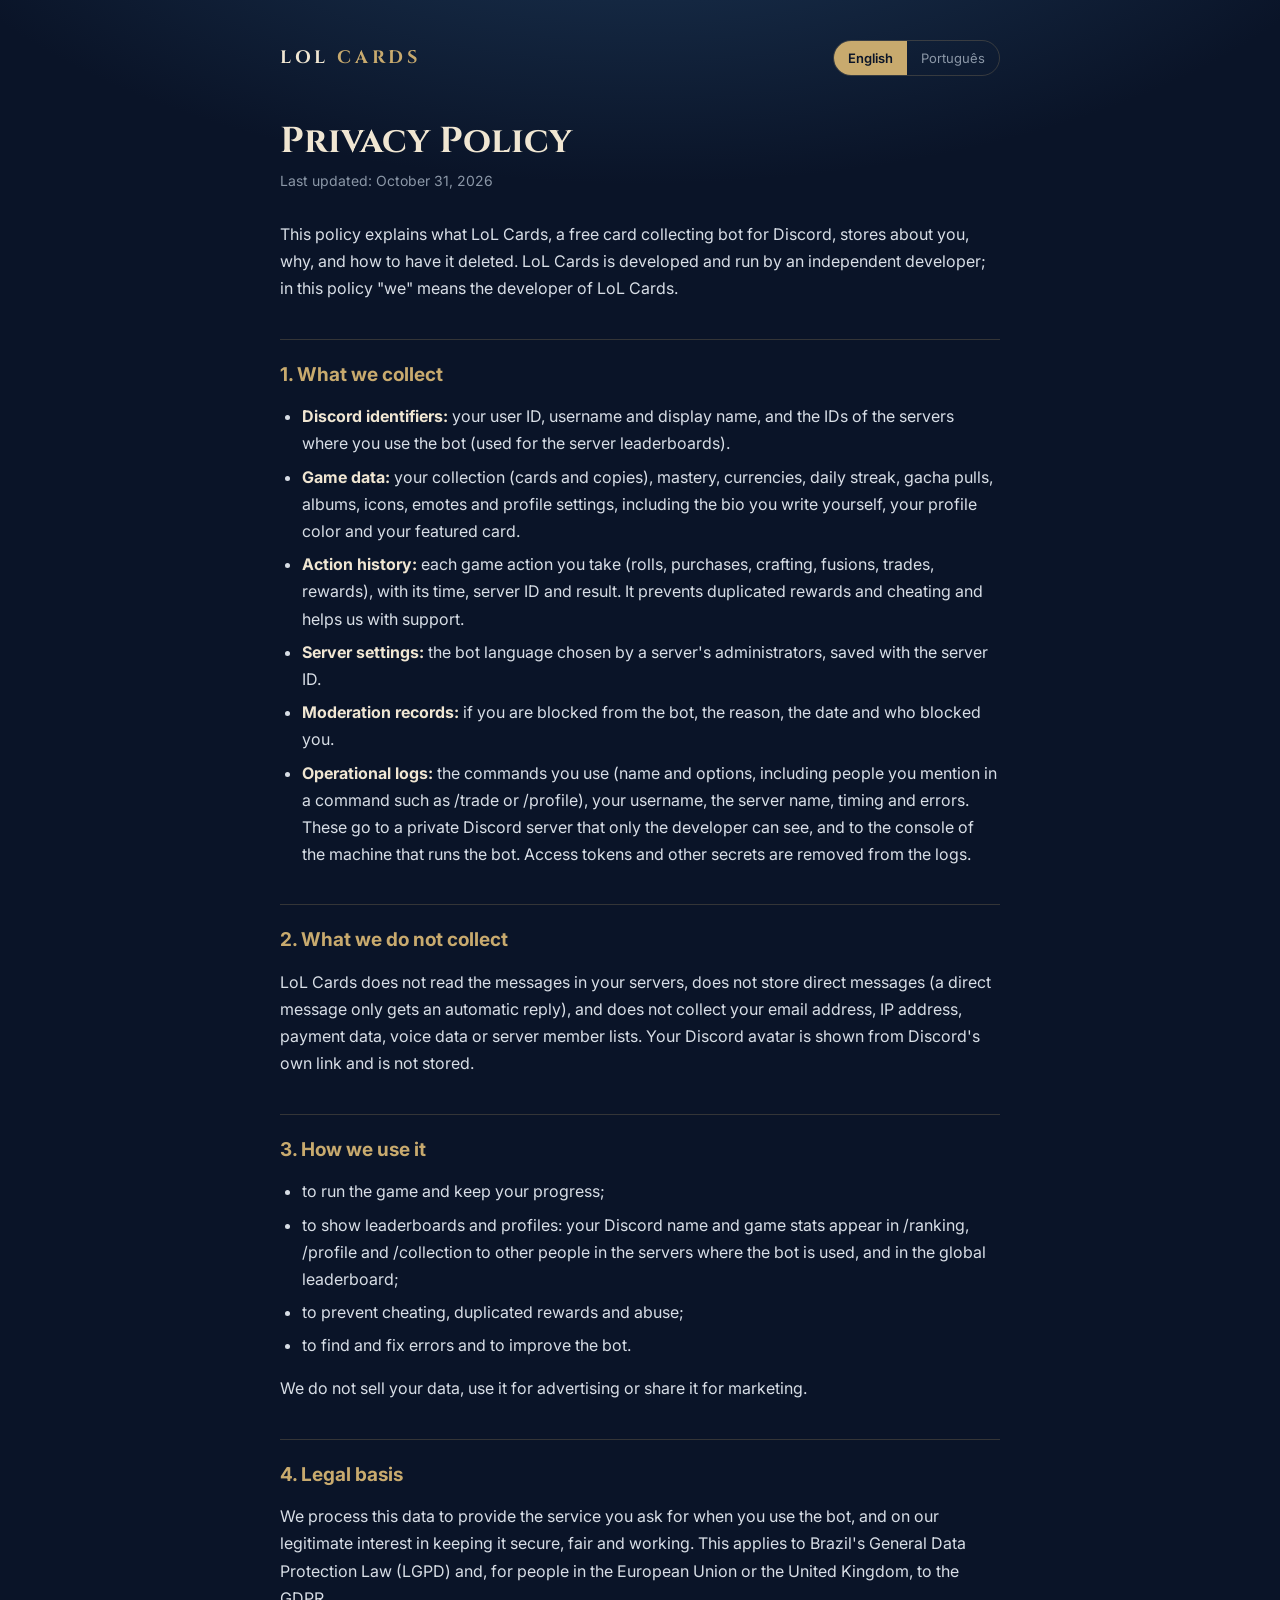
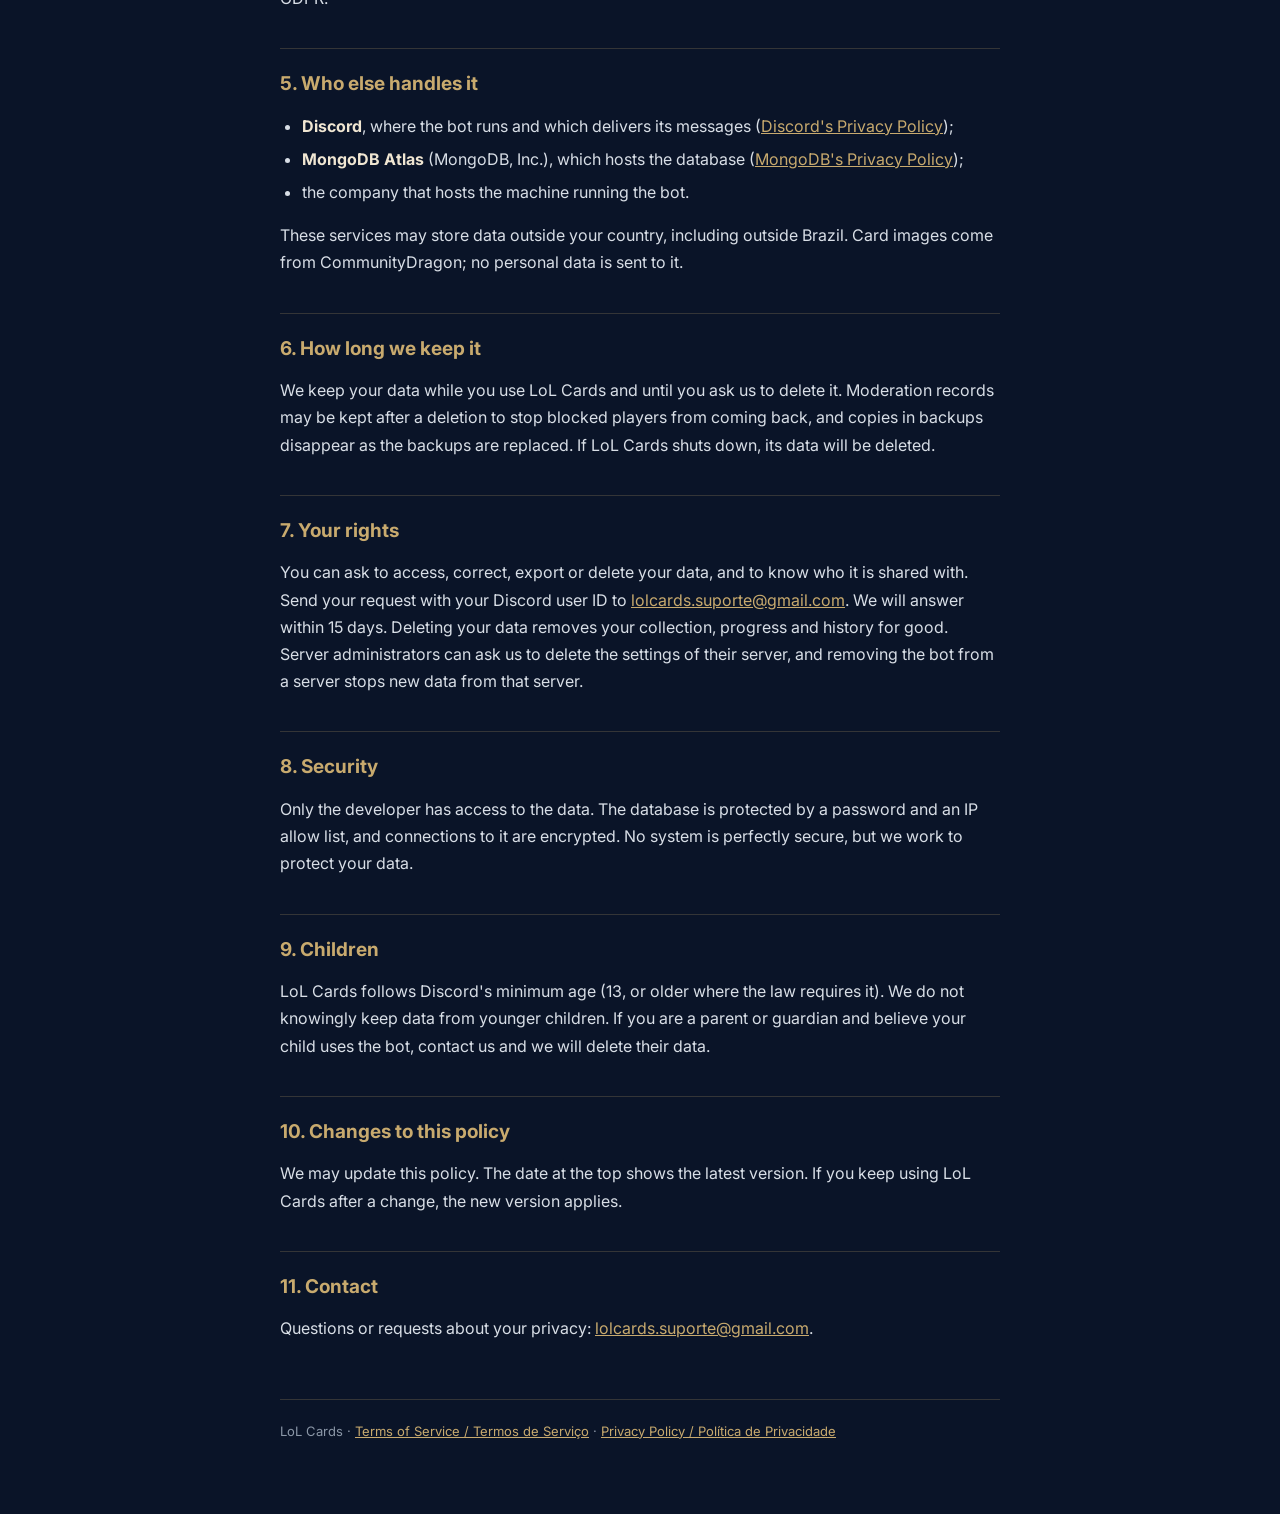
==== privacy.html @ 4f3e30ca "Add files via upload" ====
<!doctype html>
<html lang="en">
<head>
  <meta charset="utf-8">
  <meta name="viewport" content="width=device-width, initial-scale=1">
  <title>Privacy Policy · LoL Cards</title>
  <meta name="title-en" content="Privacy Policy · LoL Cards">
  <meta name="title-pt" content="Política de Privacidade · LoL Cards">
  <meta name="description" content="Privacy Policy of LoL Cards, the League of Legends card collecting bot for Discord.">
  <link rel="preconnect" href="https://fonts.googleapis.com">
  <link rel="preconnect" href="https://fonts.gstatic.com" crossorigin>
  <link href="https://fonts.googleapis.com/css2?family=Cinzel:wght@700&family=Inter:wght@400;600&display=swap" rel="stylesheet">
  <link rel="stylesheet" href="style.css">
</head>
<body>
  <div class="wrap">
    <header>
      <a class="brand" href="./">LOL <span>CARDS</span></a>
      <div class="lang-switch" role="group" aria-label="Language">
        <button type="button" data-set-lang="en" aria-pressed="true">English</button>
        <button type="button" data-set-lang="pt" aria-pressed="false">Português</button>
      </div>
    </header>

    <main data-lang="en">
      <h1>Privacy Policy</h1>
      <p class="updated">Last updated: October 31, 2026</p>
      <p>This policy explains what LoL Cards, a free card collecting bot for Discord, stores about you, why, and how to have it deleted. LoL Cards is developed and run by an independent developer; in this policy "we" means the developer of LoL Cards.</p>

      <h2>1. What we collect</h2>
      <ul>
        <li><strong>Discord identifiers:</strong> your user ID, username and display name, and the IDs of the servers where you use the bot (used for the server leaderboards).</li>
        <li><strong>Game data:</strong> your collection (cards and copies), mastery, currencies, daily streak, gacha pulls, albums, icons, emotes and profile settings, including the bio you write yourself, your profile color and your featured card.</li>
        <li><strong>Action history:</strong> each game action you take (rolls, purchases, crafting, fusions, trades, rewards), with its time, server ID and result. It prevents duplicated rewards and cheating and helps us with support.</li>
        <li><strong>Server settings:</strong> the bot language chosen by a server's administrators, saved with the server ID.</li>
        <li><strong>Moderation records:</strong> if you are blocked from the bot, the reason, the date and who blocked you.</li>
        <li><strong>Operational logs:</strong> the commands you use (name and options, including people you mention in a command such as /trade or /profile), your username, the server name, timing and errors. These go to a private Discord server that only the developer can see, and to the console of the machine that runs the bot. Access tokens and other secrets are removed from the logs.</li>
      </ul>

      <h2>2. What we do not collect</h2>
      <p>LoL Cards does not read the messages in your servers, does not store direct messages (a direct message only gets an automatic reply), and does not collect your email address, IP address, payment data, voice data or server member lists. Your Discord avatar is shown from Discord's own link and is not stored.</p>

      <h2>3. How we use it</h2>
      <ul>
        <li>to run the game and keep your progress;</li>
        <li>to show leaderboards and profiles: your Discord name and game stats appear in /ranking, /profile and /collection to other people in the servers where the bot is used, and in the global leaderboard;</li>
        <li>to prevent cheating, duplicated rewards and abuse;</li>
        <li>to find and fix errors and to improve the bot.</li>
      </ul>
      <p>We do not sell your data, use it for advertising or share it for marketing.</p>

      <h2>4. Legal basis</h2>
      <p>We process this data to provide the service you ask for when you use the bot, and on our legitimate interest in keeping it secure, fair and working. This applies to Brazil's General Data Protection Law (LGPD) and, for people in the European Union or the United Kingdom, to the GDPR.</p>

      <h2>5. Who else handles it</h2>
      <ul>
        <li><strong>Discord</strong>, where the bot runs and which delivers its messages (<a href="https://discord.com/privacy">Discord's Privacy Policy</a>);</li>
        <li><strong>MongoDB Atlas</strong> (MongoDB, Inc.), which hosts the database (<a href="https://www.mongodb.com/legal/privacy">MongoDB's Privacy Policy</a>);</li>
        <li>the company that hosts the machine running the bot.</li>
      </ul>
      <p>These services may store data outside your country, including outside Brazil. Card images come from CommunityDragon; no personal data is sent to it.</p>

      <h2>6. How long we keep it</h2>
      <p>We keep your data while you use LoL Cards and until you ask us to delete it. Moderation records may be kept after a deletion to stop blocked players from coming back, and copies in backups disappear as the backups are replaced. If LoL Cards shuts down, its data will be deleted.</p>

      <h2>7. Your rights</h2>
      <p>You can ask to access, correct, export or delete your data, and to know who it is shared with. Send your request with your Discord user ID to <a href="mailto:lolcards.suporte@gmail.com">lolcards.suporte@gmail.com</a>. We will answer within 15 days. Deleting your data removes your collection, progress and history for good. Server administrators can ask us to delete the settings of their server, and removing the bot from a server stops new data from that server.</p>

      <h2>8. Security</h2>
      <p>Only the developer has access to the data. The database is protected by a password and an IP allow list, and connections to it are encrypted. No system is perfectly secure, but we work to protect your data.</p>

      <h2>9. Children</h2>
      <p>LoL Cards follows Discord's minimum age (13, or older where the law requires it). We do not knowingly keep data from younger children. If you are a parent or guardian and believe your child uses the bot, contact us and we will delete their data.</p>

      <h2>10. Changes to this policy</h2>
      <p>We may update this policy. The date at the top shows the latest version. If you keep using LoL Cards after a change, the new version applies.</p>

      <h2>11. Contact</h2>
      <p>Questions or requests about your privacy: <a href="mailto:lolcards.suporte@gmail.com">lolcards.suporte@gmail.com</a>.</p>
    </main>

    <main data-lang="pt" hidden>
      <h1>Política de Privacidade</h1>
      <p class="updated">Última atualização: 31 de outubro de 2026</p>
      <p>Esta política explica o que o LoL Cards, um bot gratuito do Discord para colecionar cartas, guarda sobre você, por quê e como pedir a exclusão. O LoL Cards é desenvolvido e mantido por um desenvolvedor independente; nesta política, "nós" é o desenvolvedor do LoL Cards.</p>

      <h2>1. O que coletamos</h2>
      <ul>
        <li><strong>Identificadores do Discord:</strong> seu ID de usuário, nome de usuário e nome de exibição, e os IDs dos servidores onde você usa o bot (usados nos rankings do servidor).</li>
        <li><strong>Dados do jogo:</strong> sua coleção (cartas e cópias), maestria, moedas, sequência do daily, tiradas no gacha, álbuns, ícones, emotes e configurações do perfil, incluindo a bio que você mesmo escreve, a cor do perfil e a carta em destaque.</li>
        <li><strong>Histórico de ações:</strong> cada ação que você faz no jogo (giros, compras, criação, fusões, trocas, recompensas), com horário, ID do servidor e resultado. Ele evita recompensas duplicadas e trapaças e ajuda no suporte.</li>
        <li><strong>Configurações do servidor:</strong> o idioma do bot escolhido pelos administradores de um servidor, salvo com o ID do servidor.</li>
        <li><strong>Registros de moderação:</strong> se você for bloqueado no bot, o motivo, a data e quem bloqueou.</li>
        <li><strong>Logs de funcionamento:</strong> os comandos que você usa (nome e opções, incluindo pessoas que você menciona em um comando, como /trade ou /profile), seu nome de usuário, o nome do servidor, o tempo de resposta e os erros. Eles vão para um servidor privado do Discord que só o desenvolvedor vê e para o console da máquina que roda o bot. Tokens de acesso e outros segredos são retirados dos logs.</li>
      </ul>

      <h2>2. O que não coletamos</h2>
      <p>O LoL Cards não lê as mensagens dos seus servidores, não guarda mensagens diretas (uma mensagem direta só recebe uma resposta automática) e não coleta seu e-mail, endereço IP, dados de pagamento, voz ou a lista de membros dos servidores. Seu avatar do Discord é mostrado pelo próprio link do Discord e não é guardado.</p>

      <h2>3. Como usamos</h2>
      <ul>
        <li>para fazer o jogo funcionar e guardar seu progresso;</li>
        <li>para mostrar rankings e perfis: seu nome do Discord e suas estatísticas do jogo aparecem no /ranking, no /profile e no /collection para outras pessoas dos servidores onde o bot é usado, e no ranking global;</li>
        <li>para evitar trapaças, recompensas duplicadas e abusos;</li>
        <li>para encontrar e corrigir erros e melhorar o bot.</li>
      </ul>
      <p>Não vendemos seus dados, não usamos para publicidade e não compartilhamos para marketing.</p>

      <h2>4. Base legal</h2>
      <p>Tratamos esses dados para prestar o serviço que você pede ao usar o bot (execução de contrato, art. 7º, V, da LGPD) e pelo nosso legítimo interesse em mantê-lo seguro, justo e funcionando (art. 7º, IX). Para pessoas na União Europeia ou no Reino Unido, valem as mesmas bases pelo GDPR.</p>

      <h2>5. Quem mais tem acesso</h2>
      <ul>
        <li><strong>Discord</strong>, onde o bot funciona e que entrega as mensagens dele (<a href="https://discord.com/privacy">Política de Privacidade do Discord</a>);</li>
        <li><strong>MongoDB Atlas</strong> (MongoDB, Inc.), que hospeda o banco de dados (<a href="https://www.mongodb.com/legal/privacy">Política de Privacidade da MongoDB</a>);</li>
        <li>a empresa que hospeda a máquina onde o bot roda.</li>
      </ul>
      <p>Esses serviços podem guardar dados fora do seu país, inclusive fora do Brasil. As imagens das cartas vêm do CommunityDragon; nenhum dado pessoal é enviado a ele.</p>

      <h2>6. Por quanto tempo guardamos</h2>
      <p>Guardamos seus dados enquanto você usa o LoL Cards e até você pedir a exclusão. Registros de moderação podem ser mantidos depois de uma exclusão para impedir que jogadores bloqueados voltem, e cópias em backups somem conforme os backups são substituídos. Se o LoL Cards for encerrado, os dados serão apagados.</p>

      <h2>7. Seus direitos</h2>
      <p>Você pode pedir acesso, correção, cópia ou exclusão dos seus dados, e saber com quem eles são compartilhados (art. 18 da LGPD). Envie o pedido com seu ID de usuário do Discord para <a href="mailto:lolcards.suporte@gmail.com">lolcards.suporte@gmail.com</a>. Respondemos em até 15 dias. Apagar seus dados remove sua coleção, seu progresso e seu histórico para sempre. Administradores de servidor podem pedir a exclusão das configurações do servidor, e tirar o bot de um servidor faz ele parar de receber dados desse servidor.</p>

      <h2>8. Segurança</h2>
      <p>Só o desenvolvedor tem acesso aos dados. O banco de dados é protegido por senha e por uma lista de IPs permitidos, e as conexões com ele são criptografadas. Nenhum sistema é totalmente seguro, mas trabalhamos para proteger seus dados.</p>

      <h2>9. Crianças</h2>
      <p>O LoL Cards segue a idade mínima do Discord (13 anos, ou mais onde a lei exigir). Não guardamos de propósito dados de crianças mais novas. Se você é pai, mãe ou responsável e acredita que seu filho usa o bot, fale com a gente e apagaremos os dados.</p>

      <h2>10. Mudanças nesta política</h2>
      <p>Podemos atualizar esta política. A data no topo mostra a versão mais recente. Se você continuar usando o LoL Cards depois de uma mudança, vale a nova versão.</p>

      <h2>11. Contato</h2>
      <p>Dúvidas ou pedidos sobre sua privacidade: <a href="mailto:lolcards.suporte@gmail.com">lolcards.suporte@gmail.com</a>.</p>
    </main>

    <footer>LoL Cards · <a href="terms.html">Terms of Service / Termos de Serviço</a> · <a href="privacy.html">Privacy Policy / Política de Privacidade</a></footer>
  </div>
  <script src="lang.js"></script>
</body>
</html>
---- style.css ----
:root {
  --bg: #0a1428;
  --panel: #0f1d33;
  --gold: #c8aa6e;
  --gold-light: #f0e6d2;
  --text: #d8dee6;
  --muted: #8b97a7;
  --line: rgba(200, 170, 110, 0.22);
}

* {
  box-sizing: border-box;
}

html {
  background: var(--bg);
}

body {
  margin: 0;
  background: radial-gradient(1100px 520px at 50% -180px, #1e3a5a 0%, rgba(10, 20, 40, 0) 70%) no-repeat, var(--bg);
  color: var(--text);
  font: 16px/1.7 'Inter', system-ui, -apple-system, 'Segoe UI', Roboto, sans-serif;
}

.wrap {
  max-width: 760px;
  margin: 0 auto;
  padding: 40px 20px 72px;
}

header {
  display: flex;
  align-items: center;
  justify-content: space-between;
  flex-wrap: wrap;
  gap: 16px;
  margin-bottom: 44px;
}

.brand {
  color: var(--gold-light);
  font-family: 'Cinzel', Georgia, serif;
  font-size: 18px;
  font-weight: 700;
  letter-spacing: 0.2em;
  text-decoration: none;
}

.brand span {
  color: var(--gold);
}

.lang-switch {
  display: inline-flex;
  border: 1px solid var(--line);
  border-radius: 999px;
  overflow: hidden;
}

.lang-switch button {
  padding: 6px 14px;
  border: 0;
  background: transparent;
  color: var(--muted);
  font: inherit;
  font-size: 13px;
  cursor: pointer;
}

.lang-switch button[aria-pressed='true'] {
  background: var(--gold);
  color: var(--bg);
  font-weight: 600;
}

h1 {
  margin: 0 0 6px;
  color: var(--gold-light);
  font-family: 'Cinzel', Georgia, serif;
  font-size: clamp(28px, 6vw, 36px);
  line-height: 1.2;
}

.updated {
  margin: 0 0 28px;
  color: var(--muted);
  font-size: 14px;
}

h2 {
  margin: 36px 0 8px;
  padding-top: 22px;
  border-top: 1px solid var(--line);
  color: var(--gold);
  font-size: 19px;
  line-height: 1.35;
}

p,
li {
  overflow-wrap: anywhere;
}

ul {
  padding-left: 22px;
}

li + li {
  margin-top: 6px;
}

a {
  color: var(--gold);
}

strong {
  color: var(--gold-light);
}

.notice {
  margin: 0 0 8px;
  padding: 14px 18px;
  border: 1px solid var(--line);
  border-left: 3px solid var(--gold);
  border-radius: 8px;
  background: var(--panel);
  color: var(--muted);
  font-size: 14px;
}

.cards {
  display: grid;
  gap: 14px;
  margin-top: 28px;
}

.cards a {
  display: block;
  padding: 18px 20px;
  border: 1px solid var(--line);
  border-radius: 10px;
  background: var(--panel);
  color: var(--text);
  text-decoration: none;
}

.cards a:hover {
  border-color: var(--gold);
}

.cards strong {
  display: block;
  margin-bottom: 2px;
  font-size: 17px;
}

footer {
  margin-top: 56px;
  padding-top: 20px;
  border-top: 1px solid var(--line);
  color: var(--muted);
  font-size: 13px;
}
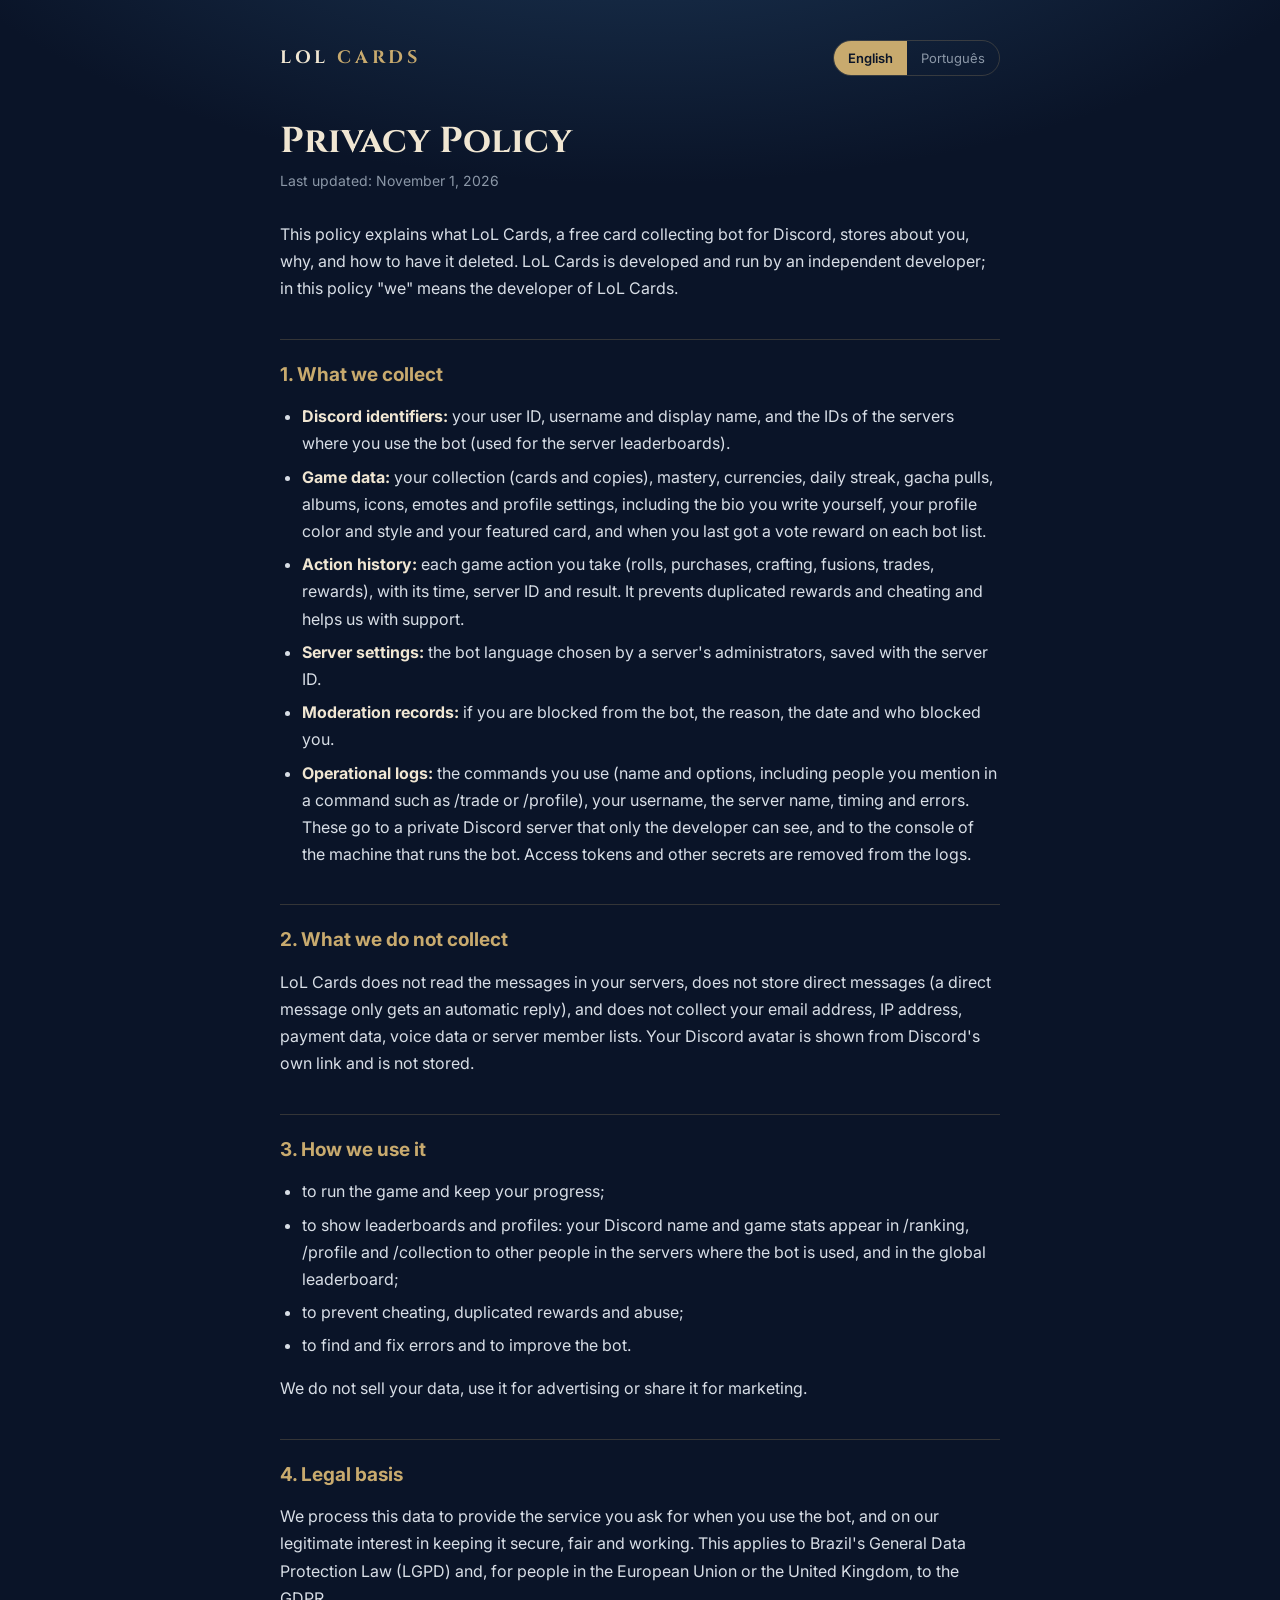
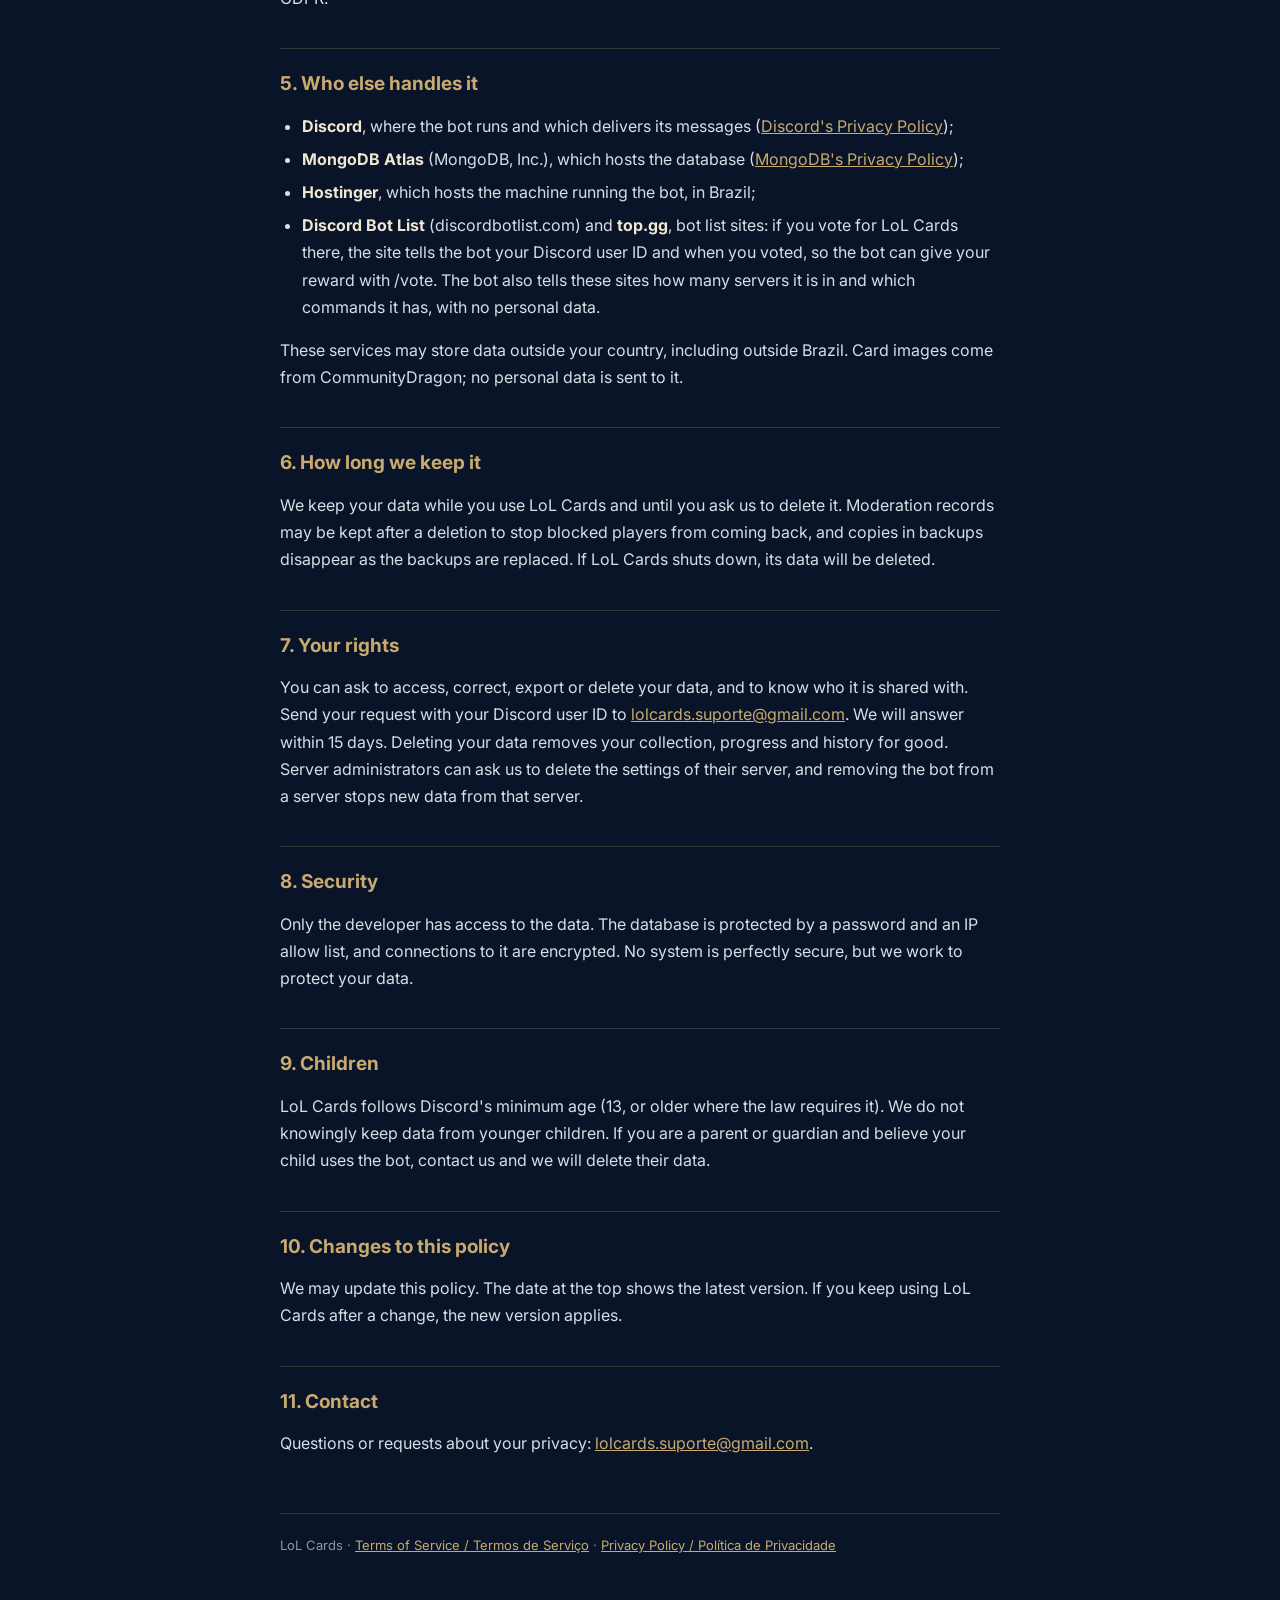
==== commit 36b73422: "Política de privacidade: Hostinger e sites de bots Hostinger como hospedagem do bot; Discord Bot Lis" ====
--- a/privacy.html
+++ b/privacy.html
@@ -24,13 +24,13 @@
 
     <main data-lang="en">
       <h1>Privacy Policy</h1>
-      <p class="updated">Last updated: October 31, 2026</p>
+      <p class="updated">Last updated: November 1, 2026</p>
       <p>This policy explains what LoL Cards, a free card collecting bot for Discord, stores about you, why, and how to have it deleted. LoL Cards is developed and run by an independent developer; in this policy "we" means the developer of LoL Cards.</p>
 
       <h2>1. What we collect</h2>
       <ul>
         <li><strong>Discord identifiers:</strong> your user ID, username and display name, and the IDs of the servers where you use the bot (used for the server leaderboards).</li>
-        <li><strong>Game data:</strong> your collection (cards and copies), mastery, currencies, daily streak, gacha pulls, albums, icons, emotes and profile settings, including the bio you write yourself, your profile color and your featured card.</li>
+        <li><strong>Game data:</strong> your collection (cards and copies), mastery, currencies, daily streak, gacha pulls, albums, icons, emotes and profile settings, including the bio you write yourself, your profile color and style and your featured card, and when you last got a vote reward on each bot list.</li>
         <li><strong>Action history:</strong> each game action you take (rolls, purchases, crafting, fusions, trades, rewards), with its time, server ID and result. It prevents duplicated rewards and cheating and helps us with support.</li>
         <li><strong>Server settings:</strong> the bot language chosen by a server's administrators, saved with the server ID.</li>
         <li><strong>Moderation records:</strong> if you are blocked from the bot, the reason, the date and who blocked you.</li>
@@ -56,7 +56,8 @@
       <ul>
         <li><strong>Discord</strong>, where the bot runs and which delivers its messages (<a href="https://discord.com/privacy">Discord's Privacy Policy</a>);</li>
         <li><strong>MongoDB Atlas</strong> (MongoDB, Inc.), which hosts the database (<a href="https://www.mongodb.com/legal/privacy">MongoDB's Privacy Policy</a>);</li>
-        <li>the company that hosts the machine running the bot.</li>
+        <li><strong>Hostinger</strong>, which hosts the machine running the bot, in Brazil;</li>
+        <li><strong>Discord Bot List</strong> (discordbotlist.com) and <strong>top.gg</strong>, bot list sites: if you vote for LoL Cards there, the site tells the bot your Discord user ID and when you voted, so the bot can give your reward with /vote. The bot also tells these sites how many servers it is in and which commands it has, with no personal data.</li>
       </ul>
       <p>These services may store data outside your country, including outside Brazil. Card images come from CommunityDragon; no personal data is sent to it.</p>
 
@@ -81,13 +82,13 @@
 
     <main data-lang="pt" hidden>
       <h1>Política de Privacidade</h1>
-      <p class="updated">Última atualização: 31 de outubro de 2026</p>
+      <p class="updated">Última atualização: 1 de novembro de 2026</p>
       <p>Esta política explica o que o LoL Cards, um bot gratuito do Discord para colecionar cartas, guarda sobre você, por quê e como pedir a exclusão. O LoL Cards é desenvolvido e mantido por um desenvolvedor independente; nesta política, "nós" é o desenvolvedor do LoL Cards.</p>
 
       <h2>1. O que coletamos</h2>
       <ul>
         <li><strong>Identificadores do Discord:</strong> seu ID de usuário, nome de usuário e nome de exibição, e os IDs dos servidores onde você usa o bot (usados nos rankings do servidor).</li>
-        <li><strong>Dados do jogo:</strong> sua coleção (cartas e cópias), maestria, moedas, sequência do daily, tiradas no gacha, álbuns, ícones, emotes e configurações do perfil, incluindo a bio que você mesmo escreve, a cor do perfil e a carta em destaque.</li>
+        <li><strong>Dados do jogo:</strong> sua coleção (cartas e cópias), maestria, moedas, sequência do daily, tiradas no gacha, álbuns, ícones, emotes e configurações do perfil, incluindo a bio que você mesmo escreve, a cor e o estilo do perfil e a carta em destaque, e quando você recebeu a última recompensa de voto em cada site de bots.</li>
         <li><strong>Histórico de ações:</strong> cada ação que você faz no jogo (giros, compras, criação, fusões, trocas, recompensas), com horário, ID do servidor e resultado. Ele evita recompensas duplicadas e trapaças e ajuda no suporte.</li>
         <li><strong>Configurações do servidor:</strong> o idioma do bot escolhido pelos administradores de um servidor, salvo com o ID do servidor.</li>
         <li><strong>Registros de moderação:</strong> se você for bloqueado no bot, o motivo, a data e quem bloqueou.</li>
@@ -113,7 +114,8 @@
       <ul>
         <li><strong>Discord</strong>, onde o bot funciona e que entrega as mensagens dele (<a href="https://discord.com/privacy">Política de Privacidade do Discord</a>);</li>
         <li><strong>MongoDB Atlas</strong> (MongoDB, Inc.), que hospeda o banco de dados (<a href="https://www.mongodb.com/legal/privacy">Política de Privacidade da MongoDB</a>);</li>
-        <li>a empresa que hospeda a máquina onde o bot roda.</li>
+        <li><strong>Hostinger</strong>, que hospeda a máquina onde o bot roda, no Brasil;</li>
+        <li><strong>Discord Bot List</strong> (discordbotlist.com) e <strong>top.gg</strong>, sites de bots: se você votar no LoL Cards neles, o site informa ao bot o seu ID do Discord e quando você votou, para o bot entregar a recompensa do /vote. O bot também informa a esses sites em quantos servidores está e quais comandos tem, sem nenhum dado pessoal.</li>
       </ul>
       <p>Esses serviços podem guardar dados fora do seu país, inclusive fora do Brasil. As imagens das cartas vêm do CommunityDragon; nenhum dado pessoal é enviado a ele.</p>
 
